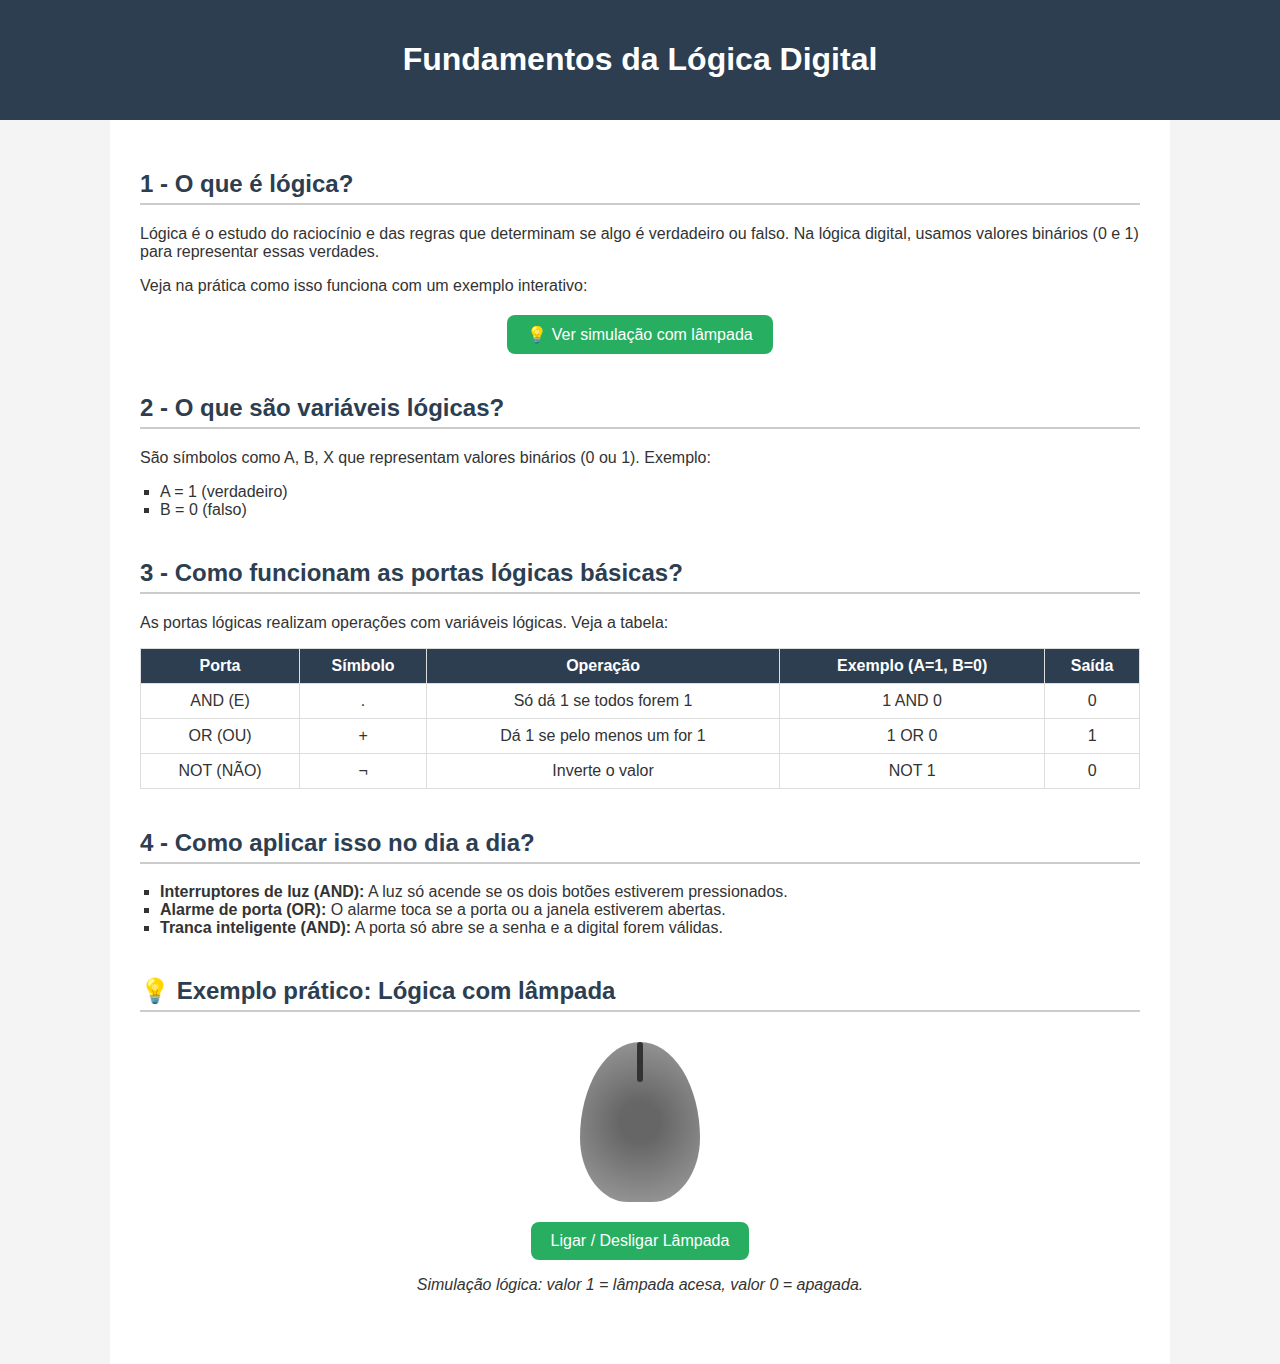
==== Projeto/index.html @ 7dea5f13 "Adicionando o projeto" ====
<!DOCTYPE html>
<html lang="pt-BR">
<head>
  <meta charset="UTF-8">
  <meta name="viewport" content="width=device-width, initial-scale=1.0">
  <title>Fundamentos da Lógica Digital</title>
  <link rel="stylesheet" href="style.css">
</head>
<body>
  <header>
    <h1>Fundamentos da Lógica Digital</h1>
  </header>

  <main>
    <section>
      <h2>1 - O que é lógica?</h2>
      <p>Lógica é o estudo do raciocínio e das regras que determinam se algo é verdadeiro ou falso. Na lógica digital, usamos valores binários (0 e 1) para representar essas verdades.</p>
      <p>Veja na prática como isso funciona com um exemplo interativo:</p>
      <div class="lampada-link-container">
        <button class="lampada-botao animado" onclick="document.getElementById('lampadaSection').scrollIntoView({ behavior: 'smooth' });">
          💡 Ver simulação com lâmpada
        </button>
      </div>
    </section>

    <section>
      <h2>2 - O que são variáveis lógicas?</h2>
      <p>São símbolos como A, B, X que representam valores binários (0 ou 1). Exemplo:</p>
      <ul>
        <li>A = 1 (verdadeiro)</li>
        <li>B = 0 (falso)</li>
      </ul>
    </section>

    <section>
      <h2>3 - Como funcionam as portas lógicas básicas?</h2>
      <p>As portas lógicas realizam operações com variáveis lógicas. Veja a tabela:</p>
      <table>
        <tr>
          <th>Porta</th>
          <th>Símbolo</th>
          <th>Operação</th>
          <th>Exemplo (A=1, B=0)</th>
          <th>Saída</th>
        </tr>
        <tr>
          <td>AND (E)</td>
          <td>.</td>
          <td>Só dá 1 se todos forem 1</td>
          <td>1 AND 0</td>
          <td>0</td>
        </tr>
        <tr>
          <td>OR (OU)</td>
          <td>+</td>
          <td>Dá 1 se pelo menos um for 1</td>
          <td>1 OR 0</td>
          <td>1</td>
        </tr>
        <tr>
          <td>NOT (NÃO)</td>
          <td>¬</td>
          <td>Inverte o valor</td>
          <td>NOT 1</td>
          <td>0</td>
        </tr>
      </table>
    </section>

    <section>
      <h2>4 - Como aplicar isso no dia a dia?</h2>
      <ul>
        <li><strong>Interruptores de luz (AND):</strong> A luz só acende se os dois botões estiverem pressionados.</li>
        <li><strong>Alarme de porta (OR):</strong> O alarme toca se a porta ou a janela estiverem abertas.</li>
        <li><strong>Tranca inteligente (AND):</strong> A porta só abre se a senha e a digital forem válidas.</li>
      </ul>
    </section>

    <section id="lampadaSection">
      <h2>💡 Exemplo prático: Lógica com lâmpada</h2>
      <div class="lampada-container">
        <div id="lampada" class="lampada off">
          <div class="filamento"></div>
          <div class="brilho"></div>
        </div>
        <button class="lampada-botao animado" onclick="alternarLampada()">Ligar / Desligar Lâmpada</button>
        <p><em>Simulação lógica: valor 1 = lâmpada acesa, valor 0 = apagada.</em></p>
      </div>
    </section>
  </main>

  <script>
    function alternarLampada() {
      const lampada = document.getElementById('lampada');
      lampada.classList.toggle('off');
    }
  </script>
</body>
</html>
---- Projeto/style.css ----
body {
  font-family: Arial, sans-serif;
  background-color: #f4f4f4;
  color: #333;
  margin: 0;
  padding: 0;
}

header {
  background-color: #2c3e50;
  color: white;
  padding: 20px;
  text-align: center;
}

main {
  padding: 30px;
  max-width: 1000px;
  margin: auto;
  background-color: white;
}

section {
  margin-bottom: 40px;
}

h2 {
  color: #2c3e50;
  border-bottom: 2px solid #ccc;
  padding-bottom: 5px;
}

ul {
  list-style: square;
  padding-left: 20px;
}

table {
  width: 100%;
  border-collapse: collapse;
  margin-top: 10px;
}

th, td {
  border: 1px solid #ddd;
  padding: 8px;
  text-align: center;
}

th {
  background-color: #2c3e50;
  color: white;
}

.lampada-container {
  text-align: center;
  margin-top: 30px;
}

.lampada {
  width: 120px;
  height: 160px;
  margin: 0 auto 20px;
  background: radial-gradient(circle at center, #ffeb3b 20%, #ccc 90%);
  border-radius: 50% 50% 40% 40% / 60% 60% 40% 40%;
  box-shadow: 0 0 25px rgba(255, 235, 59, 0.8);
  position: relative;
  transition: all 0.4s ease;
  animation: pulse 2s infinite ease-in-out;
}

.lampada.off {
  background: radial-gradient(circle, #666 20%, #999 90%);
  box-shadow: none;
  animation: none;
}

.filamento {
  width: 6px;
  height: 40px;
  background-color: #333;
  margin: 20px auto;
  border-radius: 3px;
}

.brilho {
  width: 60px;
  height: 60px;
  border-radius: 50%;
  background-color: rgba(255, 255, 0, 0.4);
  position: absolute;
  top: 30px;
  left: 50%;
  transform: translateX(-50%);
  filter: blur(10px);
  opacity: 1;
  transition: opacity 0.4s;
}

.lampada.off .brilho {
  opacity: 0;
}

.lampada-botao {
  padding: 10px 20px;
  background-color: #27ae60;
  color: white;
  border: none;
  border-radius: 8px;
  cursor: pointer;
  font-size: 16px;
  transition: background 0.3s;
}

.lampada-botao:hover {
  background-color: #219150;
}

.lampada-link-container {
  margin-top: 20px;
  text-align: center;
}

.animado {
  animation: bounce 1s infinite alternate;
}

@keyframes bounce {
  0% { transform: translateY(0); }
  100% { transform: translateY(-5px); }
}

@keyframes pulse {
  0% { box-shadow: 0 0 15px rgba(255, 235, 59, 0.4); }
  50% { box-shadow: 0 0 30px rgba(255, 235, 59, 0.8); }
  100% { box-shadow: 0 0 15px rgba(255, 235, 59, 0.4); }
}
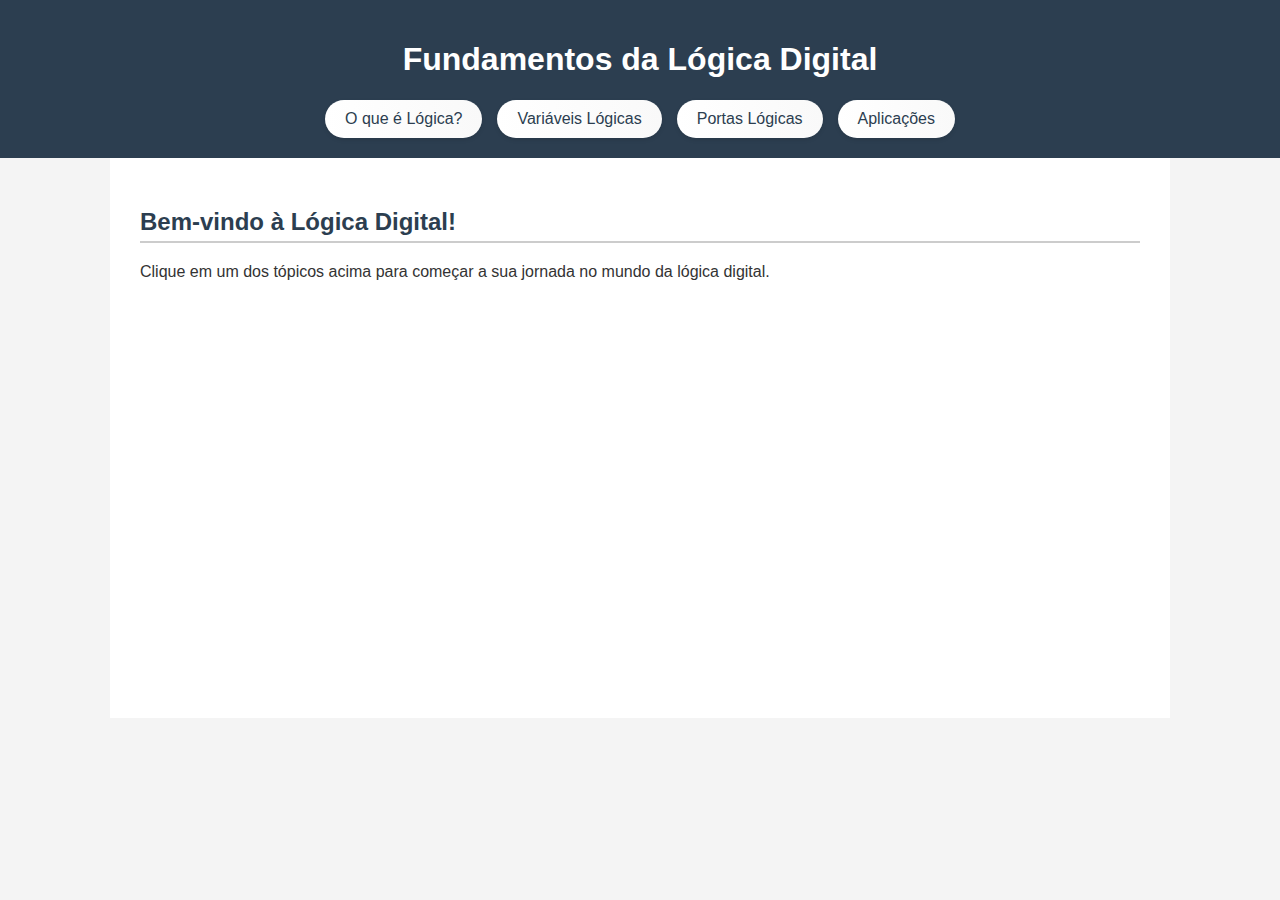
==== commit d805cbe7: "organizando" ====
--- a/Projeto/index.html
+++ b/Projeto/index.html
@@ -1,29 +1,53 @@
 <!DOCTYPE html>
 <html lang="pt-BR">
 <head>
-  <meta charset="UTF-8">
-  <meta name="viewport" content="width=device-width, initial-scale=1.0">
+  <meta charset="UTF-8" />
+  <meta name="viewport" content="width=device-width, initial-scale=1.0"/>
   <title>Fundamentos da Lógica Digital</title>
-  <link rel="stylesheet" href="style.css">
+  <link rel="stylesheet" href="style.css"/>
 </head>
 <body>
   <header>
     <h1>Fundamentos da Lógica Digital</h1>
+    <nav class="menu">
+      <button onclick="mostrarCategoria('logica')">O que é Lógica?</button>
+      <button onclick="mostrarCategoria('variaveis')">Variáveis Lógicas</button>
+      <button onclick="mostrarCategoria('portas')">Portas Lógicas</button>
+      <button onclick="mostrarCategoria('aplicacoes')">Aplicações</button>
+    </nav>
   </header>
 
   <main>
-    <section>
-      <h2>1 - O que é lógica?</h2>
-      <p>Lógica é o estudo do raciocínio e das regras que determinam se algo é verdadeiro ou falso. Na lógica digital, usamos valores binários (0 e 1) para representar essas verdades.</p>
-      <p>Veja na prática como isso funciona com um exemplo interativo:</p>
-      <div class="lampada-link-container">
-        <button class="lampada-botao animado" onclick="document.getElementById('lampadaSection').scrollIntoView({ behavior: 'smooth' });">
-          💡 Ver simulação com lâmpada
-        </button>
-      </div>
+    <section id="inicio" class="categoria ativa fade">
+      <h2>Bem-vindo à Lógica Digital!</h2>
+      <p>Clique em um dos tópicos acima para começar a sua jornada no mundo da lógica digital.</p>
     </section>
 
-    <section>
+    <section id="logica" class="categoria fade">
+      <h2>1 - O que é lógica?</h2>
+      <p>Lógica é o estudo do raciocínio e das regras que determinam se algo é verdadeiro ou falso.</p>
+      <p>Na lógica digital, usamos valores binários (0 e 1) para representar essas verdades.</p>
+      <h3>Conheça o Robô Preguiçoso</h3>
+      <p><strong>Ele só vai pegar seu brinquedo (verdadeiro/1) SE você pedir COM CARINHO (1) OU oferecer um biscoito (1).</strong></p>
+      <p>Se você não fizer nenhum dos dois (0 OU 0), ele fica parado (0).</p>
+    
+      <div class="robo-container">
+        <div class="emoji-feedback" id="emoji"></div>
+        <div class="animacao-robo">
+          <img src="./images/robo.png" alt="Robô Preguiçoso" class="robo-img" id="robo" />
+          <img src="./images/brinquedo.png" alt="Brinquedo" class="brinquedo-img" id="brinquedo">
+        </div>
+        <div class="controle">
+          <label><input type="checkbox" id="carinho"> Com carinho</label>
+          <label><input type="checkbox" id="biscoito"> Biscoito</label>
+          <button onclick="avaliarRobo()">Pedir ao robô</button>
+          <p id="resposta-robo">🤖 Está esperando...</p>
+        </div>
+      </div>
+      
+    </section>
+
+    <section id="variaveis" class="categoria fade">
       <h2>2 - O que são variáveis lógicas?</h2>
       <p>São símbolos como A, B, X que representam valores binários (0 ou 1). Exemplo:</p>
       <ul>
@@ -32,9 +56,8 @@
       </ul>
     </section>
 
-    <section>
+    <section id="portas" class="categoria fade">
       <h2>3 - Como funcionam as portas lógicas básicas?</h2>
-      <p>As portas lógicas realizam operações com variáveis lógicas. Veja a tabela:</p>
       <table>
         <tr>
           <th>Porta</th>
@@ -67,7 +90,7 @@
       </table>
     </section>
 
-    <section>
+    <section id="aplicacoes" class="categoria fade">
       <h2>4 - Como aplicar isso no dia a dia?</h2>
       <ul>
         <li><strong>Interruptores de luz (AND):</strong> A luz só acende se os dois botões estiverem pressionados.</li>
@@ -75,25 +98,8 @@
         <li><strong>Tranca inteligente (AND):</strong> A porta só abre se a senha e a digital forem válidas.</li>
       </ul>
     </section>
-
-    <section id="lampadaSection">
-      <h2>💡 Exemplo prático: Lógica com lâmpada</h2>
-      <div class="lampada-container">
-        <div id="lampada" class="lampada off">
-          <div class="filamento"></div>
-          <div class="brilho"></div>
-        </div>
-        <button class="lampada-botao animado" onclick="alternarLampada()">Ligar / Desligar Lâmpada</button>
-        <p><em>Simulação lógica: valor 1 = lâmpada acesa, valor 0 = apagada.</em></p>
-      </div>
-    </section>
   </main>
 
-  <script>
-    function alternarLampada() {
-      const lampada = document.getElementById('lampada');
-      lampada.classList.toggle('off');
-    }
-  </script>
+  <script src="script.js"></script>
 </body>
-</html>+</html>
--- a/Projeto/style.css
+++ b/Projeto/style.css
@@ -18,6 +18,63 @@
   max-width: 1000px;
   margin: auto;
   background-color: white;
+  position: relative;
+  min-height: 500px;
+  overflow: hidden;
+}
+
+.menu {
+  margin-top: 20px;
+  text-align: center;
+  display: flex;
+  justify-content: center;
+  flex-wrap: wrap;
+  gap: 15px;
+}
+
+.menu button {
+  padding: 10px 20px;
+  border: none;
+  border-radius: 30px;
+  font-size: 16px;
+  color: #2c3e50;
+  background: linear-gradient(to right, #ffffff, #f9f9f9);
+  box-shadow: 0 2px 4px rgba(0,0,0,0.1);
+  cursor: pointer;
+  transition: all 0.3s ease;
+  position: relative;
+  overflow: hidden;
+}
+
+.menu button::before {
+  content: "";
+  position: absolute;
+  inset: 0;
+  background: rgba(44, 62, 80, 0.08);
+  border-radius: 30px;
+  opacity: 0;
+  transition: opacity 0.3s ease;
+  z-index: 0;
+}
+
+.menu button:hover::before {
+  opacity: 1;
+}
+
+.menu button:hover {
+  color: #fff;
+  background: linear-gradient(to right, #2c3e50, #34495e);
+  box-shadow: 0 4px 12px rgba(0,0,0,0.2);
+  transform: scale(1.03);
+}
+
+.menu button:focus {
+  outline: none;
+}
+
+.menu button:hover {
+  background-color: #2c3e50;
+  color: white;
 }
 
 section {
@@ -52,86 +109,105 @@
   color: white;
 }
 
-.lampada-container {
-  text-align: center;
-  margin-top: 30px;
-}
-
-.lampada {
+/* Robô Preguiçoso */
+.robo-container {
+  text-align: center;
+  margin-top: 20px;
+}
+
+.animacao-robo {
+  position: relative;
+  height: 160px;
+  width: 320px;
+  margin: 0 auto 20px auto;
+}
+
+.robo-img {
   width: 120px;
-  height: 160px;
-  margin: 0 auto 20px;
-  background: radial-gradient(circle at center, #ffeb3b 20%, #ccc 90%);
-  border-radius: 50% 50% 40% 40% / 60% 60% 40% 40%;
-  box-shadow: 0 0 25px rgba(255, 235, 59, 0.8);
-  position: relative;
-  transition: all 0.4s ease;
-  animation: pulse 2s infinite ease-in-out;
-}
-
-.lampada.off {
-  background: radial-gradient(circle, #666 20%, #999 90%);
-  box-shadow: none;
-  animation: none;
-}
-
-.filamento {
-  width: 6px;
-  height: 40px;
-  background-color: #333;
-  margin: 20px auto;
-  border-radius: 3px;
-}
-
-.brilho {
-  width: 60px;
-  height: 60px;
-  border-radius: 50%;
-  background-color: rgba(255, 255, 0, 0.4);
-  position: absolute;
-  top: 30px;
-  left: 50%;
-  transform: translateX(-50%);
-  filter: blur(10px);
+  position: absolute;
+  bottom: 0;
+  left: 0;
+  transition: transform 1s ease-in-out;
+}
+
+.robo-img.andando {
+  transform: translateX(160px);
+}
+
+.robo-img.voltando {
+  transform: translateX(0);
+}
+
+.brinquedo-img {
+  width: 120px;
+  transform: rotate(30deg);
+  position: absolute;
+  bottom: 0;
+  right: 0;
+  transition: opacity 0.5s ease;
+}
+
+.brinquedo-img.pegou {
+  opacity: 0;
+}
+
+.emoji-feedback {
+  height: 24px;
+  margin-bottom: 10px;
+  font-size: 24px;
+  transition: opacity 0.5s ease;
+}
+
+
+.controle {
+  margin-top: 10px;
+}
+
+.controle label {
+  display: block;
+  margin: 5px;
+}
+
+.controle button {
+  margin-top: 10px;
+  padding: 8px 16px;
+  background-color: #27ae60;
+  border: none;
+  color: white;
+  border-radius: 6px;
+  cursor: pointer;  
+}
+
+.controle p {
+  margin-top: 10px;
+  font-weight: bold;
+}
+
+/* Fade Effect */
+.categoria {
+  display: none;
+  opacity: 0;
+  transform: translateY(20px);
+  transition: opacity 0.5s ease, transform 0.5s ease;
+  position: absolute;
+  width: 100%;
+  left: 0;
+  top: 0;
+}
+
+.categoria.ativa {
+  display: block;
   opacity: 1;
-  transition: opacity 0.4s;
-}
-
-.lampada.off .brilho {
-  opacity: 0;
-}
-
-.lampada-botao {
-  padding: 10px 20px;
-  background-color: #27ae60;
-  color: white;
-  border: none;
-  border-radius: 8px;
-  cursor: pointer;
-  font-size: 16px;
-  transition: background 0.3s;
-}
-
-.lampada-botao:hover {
-  background-color: #219150;
-}
-
-.lampada-link-container {
-  margin-top: 20px;
-  text-align: center;
-}
-
-.animado {
-  animation: bounce 1s infinite alternate;
-}
-
-@keyframes bounce {
-  0% { transform: translateY(0); }
-  100% { transform: translateY(-5px); }
-}
-
-@keyframes pulse {
-  0% { box-shadow: 0 0 15px rgba(255, 235, 59, 0.4); }
-  50% { box-shadow: 0 0 30px rgba(255, 235, 59, 0.8); }
-  100% { box-shadow: 0 0 15px rgba(255, 235, 59, 0.4); }
-}
+  transform: translateY(0);
+  position: relative;
+}
+
+.fade-out {
+  opacity: 0 !important;
+  transform: translateY(20px);
+}
+
+.fade-in {
+  opacity: 1;
+  transform: translateY(0);
+}
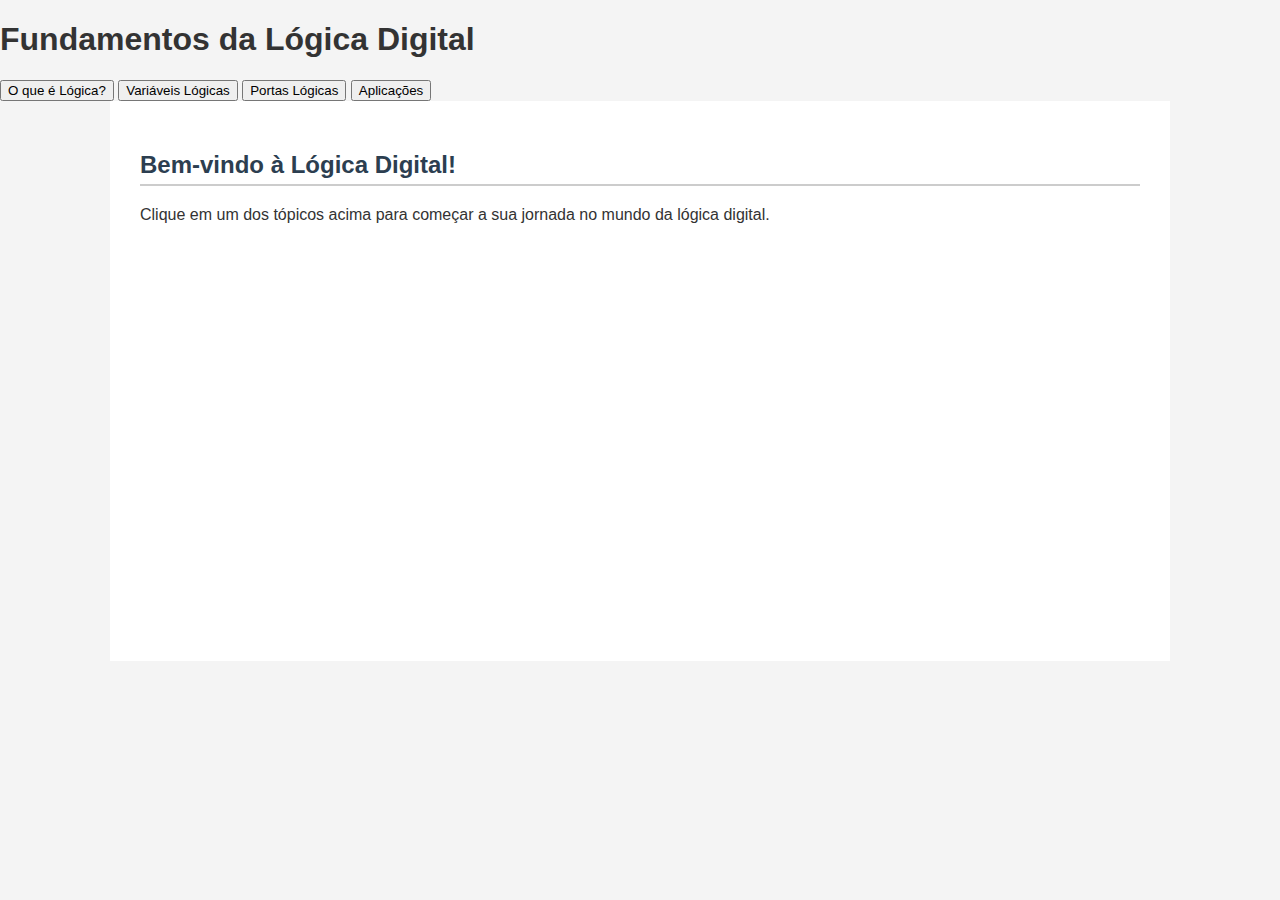
==== commit dadc0d88: "teste" ====
--- a/Projeto/index.html
+++ b/Projeto/index.html
@@ -7,96 +7,110 @@
   <link rel="stylesheet" href="style.css"/>
 </head>
 <body>
-  <header>
-    <h1>Fundamentos da Lógica Digital</h1>
-    <nav class="menu">
-      <button onclick="mostrarCategoria('logica')">O que é Lógica?</button>
-      <button onclick="mostrarCategoria('variaveis')">Variáveis Lógicas</button>
-      <button onclick="mostrarCategoria('portas')">Portas Lógicas</button>
-      <button onclick="mostrarCategoria('aplicacoes')">Aplicações</button>
-    </nav>
+  <header class="header" aria-label="cabeçalho">
+    <div class="header-grid container">
+      <h1>Fundamentos da Lógica Digital</h1>
+      <nav class="menu">
+        <button onclick="mostrarCategoria('logica')">O que é Lógica?</button>
+        <button onclick="mostrarCategoria('variaveis')">Variáveis Lógicas</button>
+        <button onclick="mostrarCategoria('portas')">Portas Lógicas</button>
+        <button onclick="mostrarCategoria('aplicacoes')">Aplicações</button>
+      </nav>
+    </div>
+    
   </header>
 
   <main>
-    <section id="inicio" class="categoria ativa fade">
+    <section class="categoria ativa fade" id="inicio" aria-label="início">
       <h2>Bem-vindo à Lógica Digital!</h2>
       <p>Clique em um dos tópicos acima para começar a sua jornada no mundo da lógica digital.</p>
     </section>
 
-    <section id="logica" class="categoria fade">
-      <h2>1 - O que é lógica?</h2>
-      <p>Lógica é o estudo do raciocínio e das regras que determinam se algo é verdadeiro ou falso.</p>
-      <p>Na lógica digital, usamos valores binários (0 e 1) para representar essas verdades.</p>
-      <h3>Conheça o Robô Preguiçoso</h3>
-      <p><strong>Ele só vai pegar seu brinquedo (verdadeiro/1) SE você pedir COM CARINHO (1) OU oferecer um biscoito (1).</strong></p>
-      <p>Se você não fizer nenhum dos dois (0 OU 0), ele fica parado (0).</p>
-    
-      <div class="robo-container">
-        <div class="emoji-feedback" id="emoji"></div>
-        <div class="animacao-robo">
-          <img src="./images/robo.png" alt="Robô Preguiçoso" class="robo-img" id="robo" />
-          <img src="./images/brinquedo.png" alt="Brinquedo" class="brinquedo-img" id="brinquedo">
-        </div>
-        <div class="controle">
-          <label><input type="checkbox" id="carinho"> Com carinho</label>
-          <label><input type="checkbox" id="biscoito"> Biscoito</label>
-          <button onclick="avaliarRobo()">Pedir ao robô</button>
-          <p id="resposta-robo">🤖 Está esperando...</p>
+    <!-- logica -->
+    <section class="categoria fade" id="logica" aria-label="lógica">
+      <div class="logica-grid container">
+        <h2>1 - O que é lógica?</h2>
+        <p>Lógica é o estudo do raciocínio e das regras que determinam se algo é verdadeiro ou falso.</p>
+        <p>Na lógica digital, usamos valores binários (0 e 1) para representar essas verdades.</p>
+        <h3>Conheça o Robô Preguiçoso</h3>
+        <p><strong>Ele só vai pegar seu brinquedo (verdadeiro/1) SE você pedir COM CARINHO (1) OU oferecer um biscoito (1).</strong></p>
+        <p>Se você não fizer nenhum dos dois (0 OU 0), ele fica parado (0).</p>
+      
+        <div class="robo-container">
+          <div class="emoji-feedback" id="emoji"></div>
+          <div class="animacao-robo">
+            <img src="./images/robo.png" alt="Robô Preguiçoso" class="robo-img" id="robo" />
+            <img src="./images/brinquedo.png" alt="Brinquedo" class="brinquedo-img" id="brinquedo">
+          </div>
+          <div class="controle">
+            <label><input type="checkbox" id="carinho"> Com carinho</label>
+            <label><input type="checkbox" id="biscoito"> Biscoito</label>
+            <button onclick="avaliarRobo()">Pedir ao robô</button>
+            <p id="resposta-robo">🤖 Está esperando...</p>
+          </div>
         </div>
       </div>
-      
     </section>
 
-    <section id="variaveis" class="categoria fade">
-      <h2>2 - O que são variáveis lógicas?</h2>
-      <p>São símbolos como A, B, X que representam valores binários (0 ou 1). Exemplo:</p>
-      <ul>
-        <li>A = 1 (verdadeiro)</li>
-        <li>B = 0 (falso)</li>
-      </ul>
+    <!-- variaveis -->
+    <section class="categoria fade" id="variaveis" aria-label="variáveis">
+      <div class="variaveis-grid container">
+        <h2>2 - O que são variáveis lógicas?</h2>
+        <p>São símbolos como A, B, X que representam valores binários (0 ou 1). Exemplo:</p>
+        <ul>
+          <li>A = 1 (verdadeiro)</li>
+          <li>B = 0 (falso)</li>
+        </ul>
+      </div>
     </section>
 
-    <section id="portas" class="categoria fade">
-      <h2>3 - Como funcionam as portas lógicas básicas?</h2>
-      <table>
-        <tr>
-          <th>Porta</th>
-          <th>Símbolo</th>
-          <th>Operação</th>
-          <th>Exemplo (A=1, B=0)</th>
-          <th>Saída</th>
-        </tr>
-        <tr>
-          <td>AND (E)</td>
-          <td>.</td>
-          <td>Só dá 1 se todos forem 1</td>
-          <td>1 AND 0</td>
-          <td>0</td>
-        </tr>
-        <tr>
-          <td>OR (OU)</td>
-          <td>+</td>
-          <td>Dá 1 se pelo menos um for 1</td>
-          <td>1 OR 0</td>
-          <td>1</td>
-        </tr>
-        <tr>
-          <td>NOT (NÃO)</td>
-          <td>¬</td>
-          <td>Inverte o valor</td>
-          <td>NOT 1</td>
-          <td>0</td>
-        </tr>
-      </table>
+    <!-- portas -->
+    <section class="categoria fade" id="portas" aria-label="portas">
+      <div class="portas-grid container">
+        <h2>3 - Como funcionam as portas lógicas básicas?</h2>
+        <table>
+          <tr>
+            <th>Porta</th>
+            <th>Símbolo</th>
+            <th>Operação</th>
+            <th>Exemplo (A=1, B=0)</th>
+            <th>Saída</th>
+          </tr>
+          <tr>
+            <td>AND (E)</td>
+            <td>.</td>
+            <td>Só dá 1 se todos forem 1</td>
+            <td>1 AND 0</td>
+            <td>0</td>
+          </tr>
+          <tr>
+            <td>OR (OU)</td>
+            <td>+</td>
+            <td>Dá 1 se pelo menos um for 1</td>
+            <td>1 OR 0</td>
+            <td>1</td>
+          </tr>
+          <tr>
+            <td>NOT (NÃO)</td>
+            <td>¬</td>
+            <td>Inverte o valor</td>
+            <td>NOT 1</td>
+            <td>0</td>
+          </tr>
+        </table>
+      </div>
     </section>
 
+    <!-- aplicações -->
     <section id="aplicacoes" class="categoria fade">
-      <h2>4 - Como aplicar isso no dia a dia?</h2>
-      <ul>
-        <li><strong>Interruptores de luz (AND):</strong> A luz só acende se os dois botões estiverem pressionados.</li>
-        <li><strong>Alarme de porta (OR):</strong> O alarme toca se a porta ou a janela estiverem abertas.</li>
-        <li><strong>Tranca inteligente (AND):</strong> A porta só abre se a senha e a digital forem válidas.</li>
-      </ul>
+      <div class="aplicacoes-grid container">
+        <h2>4 - Como aplicar isso no dia a dia?</h2>
+        <ul>
+          <li><strong>Interruptores de luz (AND):</strong> A luz só acende se os dois botões estiverem pressionados.</li>
+          <li><strong>Alarme de porta (OR):</strong> O alarme toca se a porta ou a janela estiverem abertas.</li>
+          <li><strong>Tranca inteligente (AND):</strong> A porta só abre se a senha e a digital forem válidas.</li>
+        </ul>
+      </div>
     </section>
   </main>
 
--- a/Projeto/style.css
+++ b/Projeto/style.css
@@ -6,11 +6,8 @@
   padding: 0;
 }
 
-header {
-  background-color: #2c3e50;
-  color: white;
-  padding: 20px;
-  text-align: center;
+section {
+  margin-bottom: 40px;
 }
 
 main {
@@ -22,65 +19,6 @@
   min-height: 500px;
   overflow: hidden;
 }
-
-.menu {
-  margin-top: 20px;
-  text-align: center;
-  display: flex;
-  justify-content: center;
-  flex-wrap: wrap;
-  gap: 15px;
-}
-
-.menu button {
-  padding: 10px 20px;
-  border: none;
-  border-radius: 30px;
-  font-size: 16px;
-  color: #2c3e50;
-  background: linear-gradient(to right, #ffffff, #f9f9f9);
-  box-shadow: 0 2px 4px rgba(0,0,0,0.1);
-  cursor: pointer;
-  transition: all 0.3s ease;
-  position: relative;
-  overflow: hidden;
-}
-
-.menu button::before {
-  content: "";
-  position: absolute;
-  inset: 0;
-  background: rgba(44, 62, 80, 0.08);
-  border-radius: 30px;
-  opacity: 0;
-  transition: opacity 0.3s ease;
-  z-index: 0;
-}
-
-.menu button:hover::before {
-  opacity: 1;
-}
-
-.menu button:hover {
-  color: #fff;
-  background: linear-gradient(to right, #2c3e50, #34495e);
-  box-shadow: 0 4px 12px rgba(0,0,0,0.2);
-  transform: scale(1.03);
-}
-
-.menu button:focus {
-  outline: none;
-}
-
-.menu button:hover {
-  background-color: #2c3e50;
-  color: white;
-}
-
-section {
-  margin-bottom: 40px;
-}
-
 h2 {
   color: #2c3e50;
   border-bottom: 2px solid #ccc;
